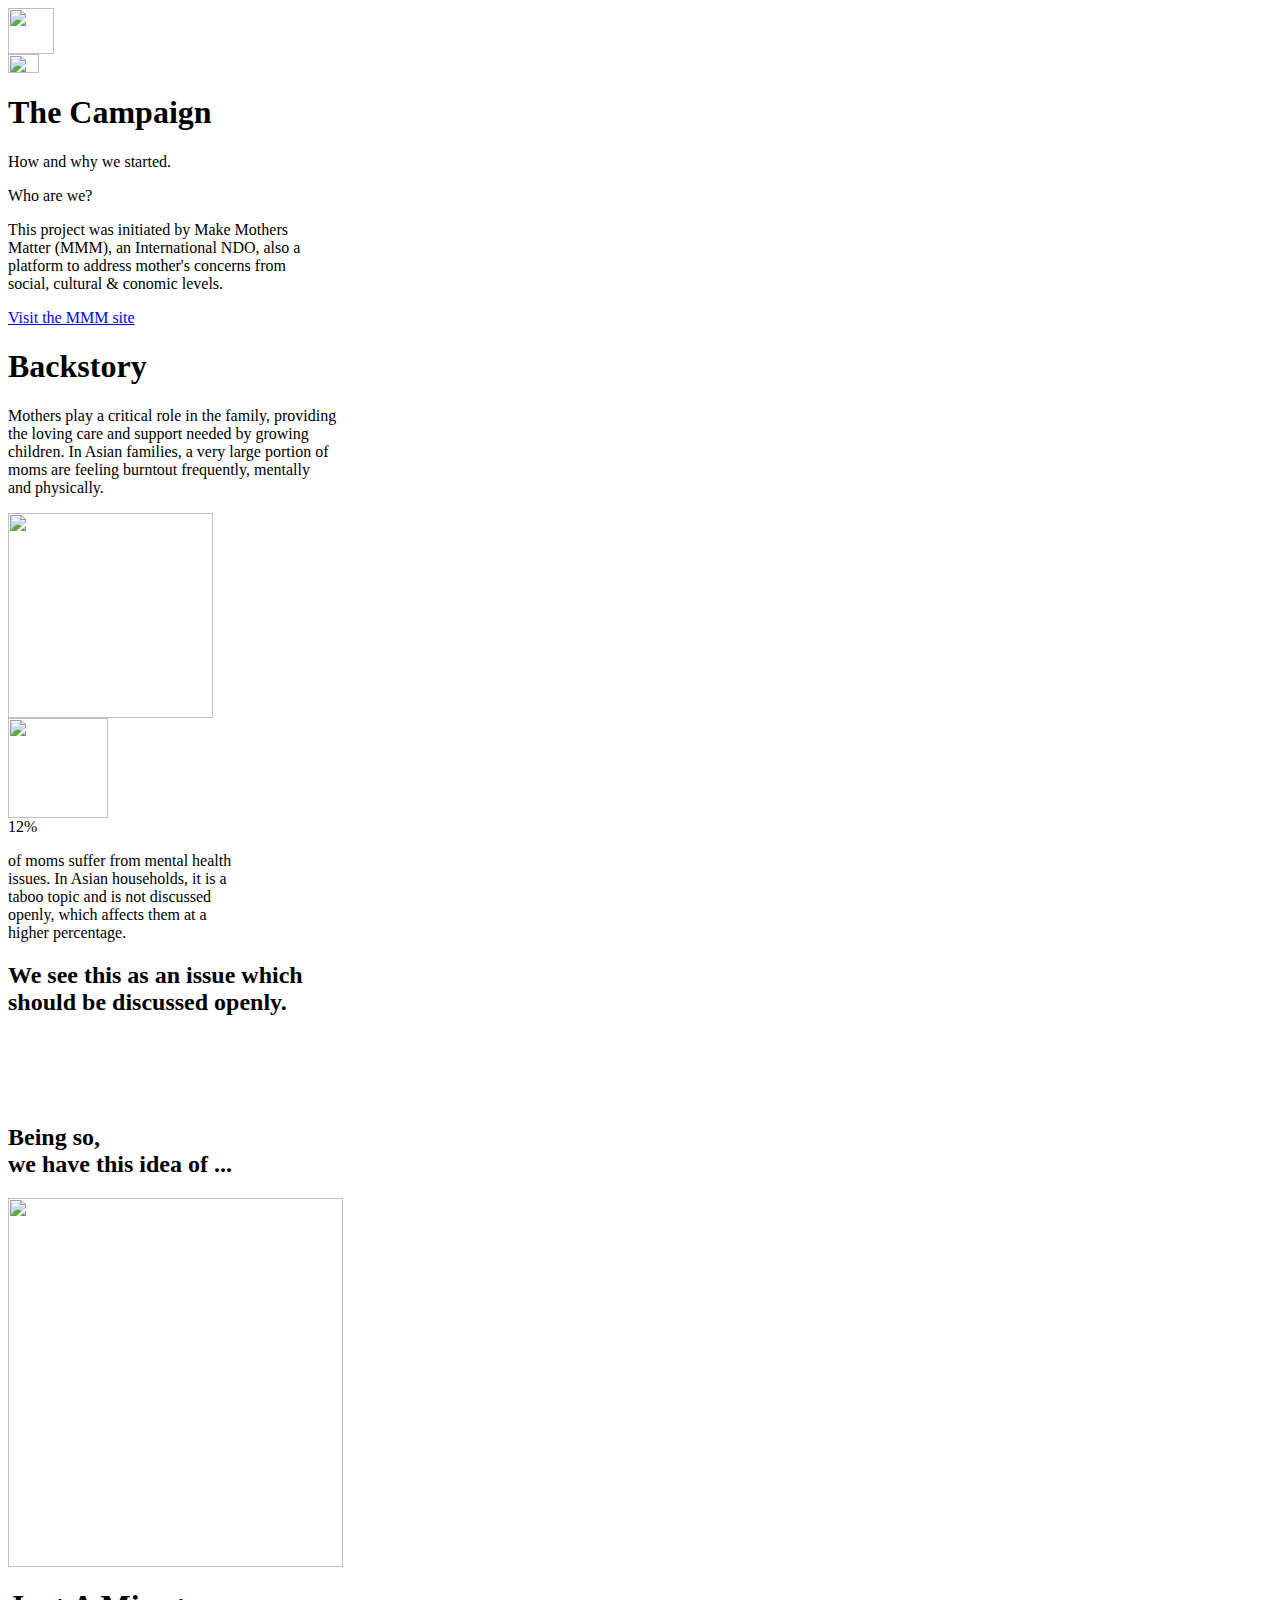
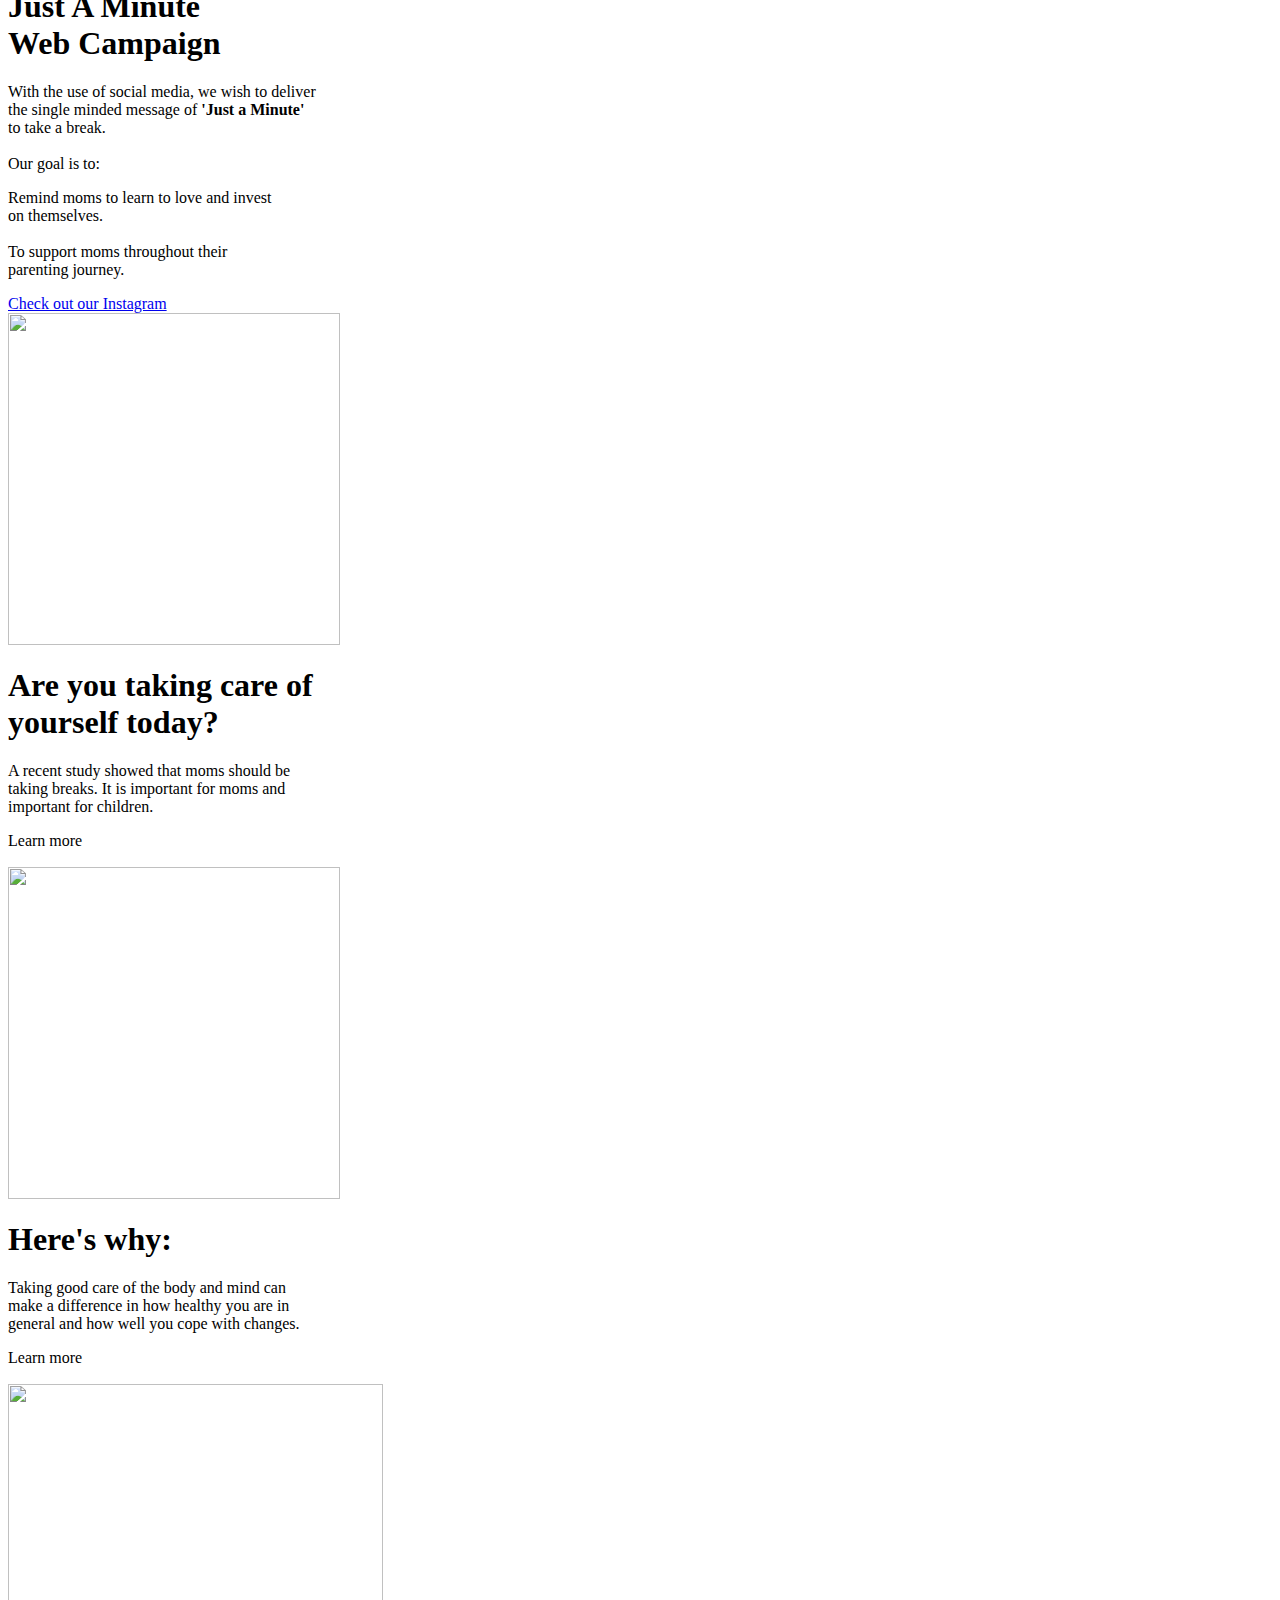
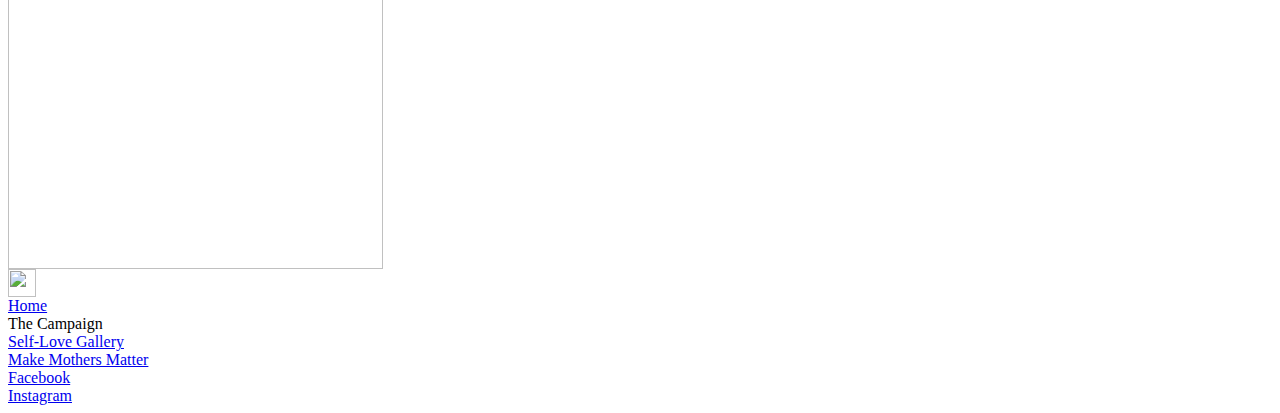
==== campaign.html @ 2f943709 "Add files via upload" ====
<html>
    <head>
        <meta charset='utf-8'>
        <meta http-equiv='X-UA-Compatible' content='IE=edge'>
        <title> Just A Minute </title>
        <meta name='viewport' content='width=device-width, initial-scale=1'>


    <script src="https://ajax.googleapis.com/ajax/libs/jquery/3.4.1/jquery.min.js"></script>
    <script src="https://cdnjs.cloudflare.com/ajax/libs/popper.js/1.16.0/umd/popper.min.js"></script>

    <!--fonts-->

    <link rel="preconnect" href="https://fonts.googleapis.com">
    <link rel="preconnect" href="https://fonts.gstatic.com" crossorigin>
    <link href="https://fonts.googleapis.com/css2?family=Poppins:wght@400;500&display=swap" rel="stylesheet">   

    <link rel='stylesheet' type='text/css' media='screen' href='css/campaign.css'>
    <script src="js/campaign.js"></script>

</head>
<body> 

    <div id="logo">
        <img width="46px" height="46px" src="image/logo.png">
    </div>
        
    <div id="hamburger-menu">
        <img width="31px" height="19px" src="image/menu.svg">
          
    </div>

    <h1 class="campaign-header">The Campaign</h1>
    <p class="campaign-p">How and why we started.</p>

    <!--who are we-->

    <div id="who">
        Who are we?
    </div>

    <p class="who-text">This project was initiated by Make Mothers<br>
    Matter (MMM), an International NDO, also a <br>
    platform to address mother's concerns from <br>
    social, cultural & conomic levels.</p>

    <a href="https://makemothersmatter.org/" target="_blank">
        <div class="mmm-button">Visit the MMM site</div>
    </a>
<!--backstory-->
    <div id="purplebg"></div>

    <h1 class="backstory-header">Backstory</h1>

    <p class="backstory-text1">Mothers play a critical role in the family, providing<br>
    the loving care and support needed by growing<br>
    children. In Asian families, a very large portion of<br>
    moms are feeling burntout frequently, mentally<br>
    and physically.</p>

    <div id="tiredmom">
        <img width="205px" height="205px" src="image/tiredmom.png">
    </div>

    <div id="exhausted">
        <img width="100px" height="100px" src="image/exhausted.png">
    </div>

    <div id="header12">12%</div>
    <p class="backstory-text2"> of moms suffer from mental health<br>
    issues. In Asian households, it is a<br>
    taboo topic and is not discussed<br>
    openly, which affects them at a<br>
    higher percentage.</p>

    <h2 id="header2">We see this as an issue which<br>should be discussed openly.
    
    <br>
    <br>
    <br>
    <br>
    <br>
    Being so, <br>
    we have this idea of ...
    </h2>

    <!--web campaign-->
    <div id="tripod">
        <img width="335px" height="369px" src="image/tripod.png">
    </div>

    <h1 class="justaminute">Just A Minute<br>Web Campaign</h1>

    <p class="jam-text1">With the use of social media, we wish to deliver<br> the single minded message of <b>'Just a Minute'</b><br> to take a break.
    
    <br>
    <br>
    Our goal is to: 
    </p>

    <div id="purplecircle1"></div>
    <div id="purplecircle2"></div>

    <p class="jam-text2">
        Remind moms to learn to love and invest<br> on themselves. <br>
        <br>
        To support moms throughout their <br> parenting journey.
    </p>
    
    <a href="https://www.instagram.com/justaminute_campaign/" target="_blank">
        <div class="ig">Check out our Instagram</div>
    </a>
     <!--read-->

     <div id="box1">
        <img width="332px" height="332px" src="image/img1.png">
    </div>

    <h1 id="header1">Are you taking care of<br> yourself today?</h1>

    <p class="text1">
        A recent study showed that moms should be <br>
        taking breaks. It is important for moms and <br>
        important for children.
    </p>
    

    <div>
        <div class="readmore1">
            Learn more
        </div>

        <div class="redarrow1">
            <img width="25px" height="17px" src="image/red-arrow.svg">
        </div>

    </div>

    

    <div id="box2">
        <img width="332px" height="332px" src="image/img2.png">
    </div>

    <h1 id="header2a">Here's why:</h1>

    <p class="text2">
        Taking good care of the body and mind can <br>
        make a difference in how healthy you are in <br>
        general and how well you cope with changes.

    </p>

    <div>
        <div class="readmore2">
            Learn more
        </div>

        <div class="redarrow2">
            <img width="25px" height="17px" src="image/red-arrow.svg">
        </div>

    </div>


    <!--menu-->
    <div id="cover">
        <img width="375px" height="485px" src="image/campaign-mom.png">
    </div>

    <div id="menu">
        <div id="exit">
            <img width="28px" height="28px" src="image/exit.svg">
        </div>

        <div id="menupage">

            <a href="index.html">
                <div class="whitecircle"></div>
                <div class="home">Home</div>
                <div class="whitecircle2"></div>
            </a>
                


                <div class="campaign">The Campaign</div>

            <a href="gallery.html">
                <div class="gallery">Self-Love Gallery</div>
            </a>
        </div>

        <div id="line"></div>

        <div id="others">
            <a href="https://makemothersmatter.org/" target="_blank">Make Mothers Matter <br> </a>
            <a href="https://www.facebook.com/Just-A-Minute-101414099120595" target="_blank">Facebook<br></a>
            <a href="https://www.instagram.com/justaminute_campaign/" target="_blank">Instagram</a>
        </div>
        
    </div>
    
</body>
</html>
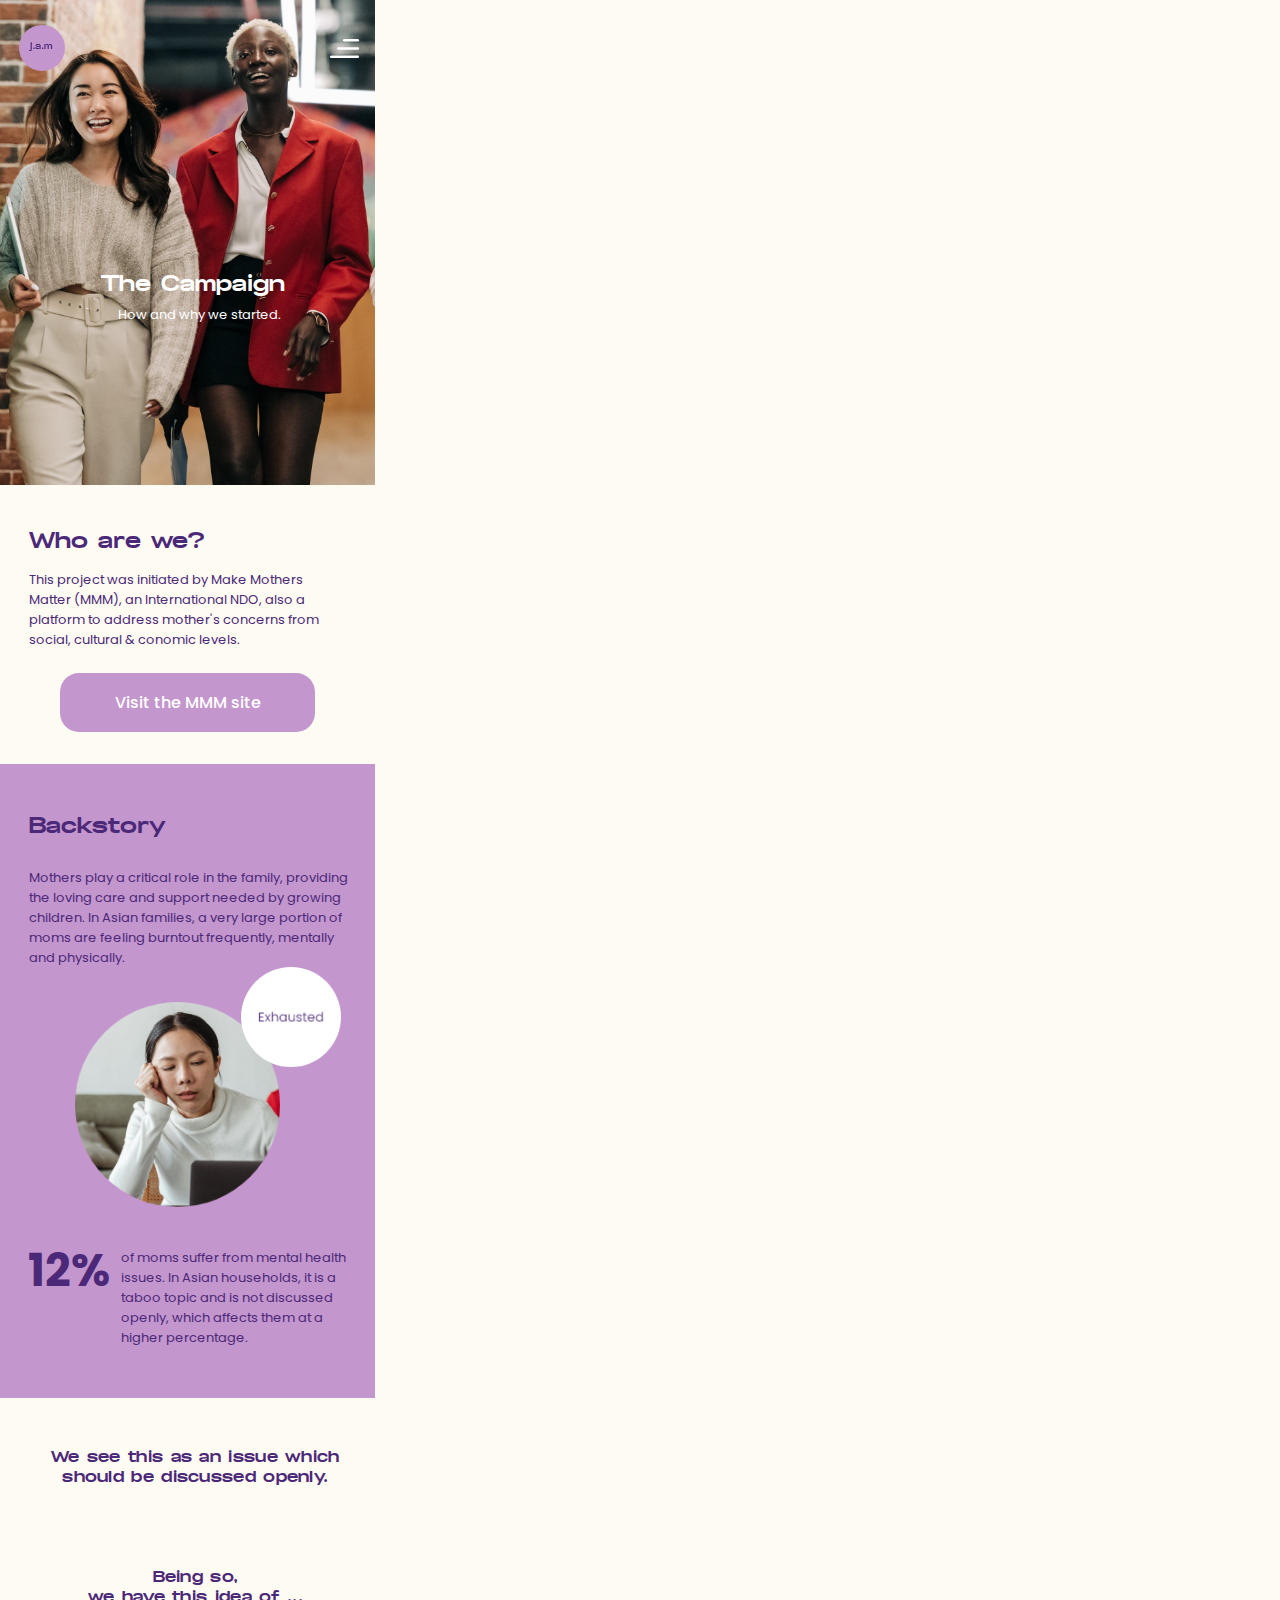
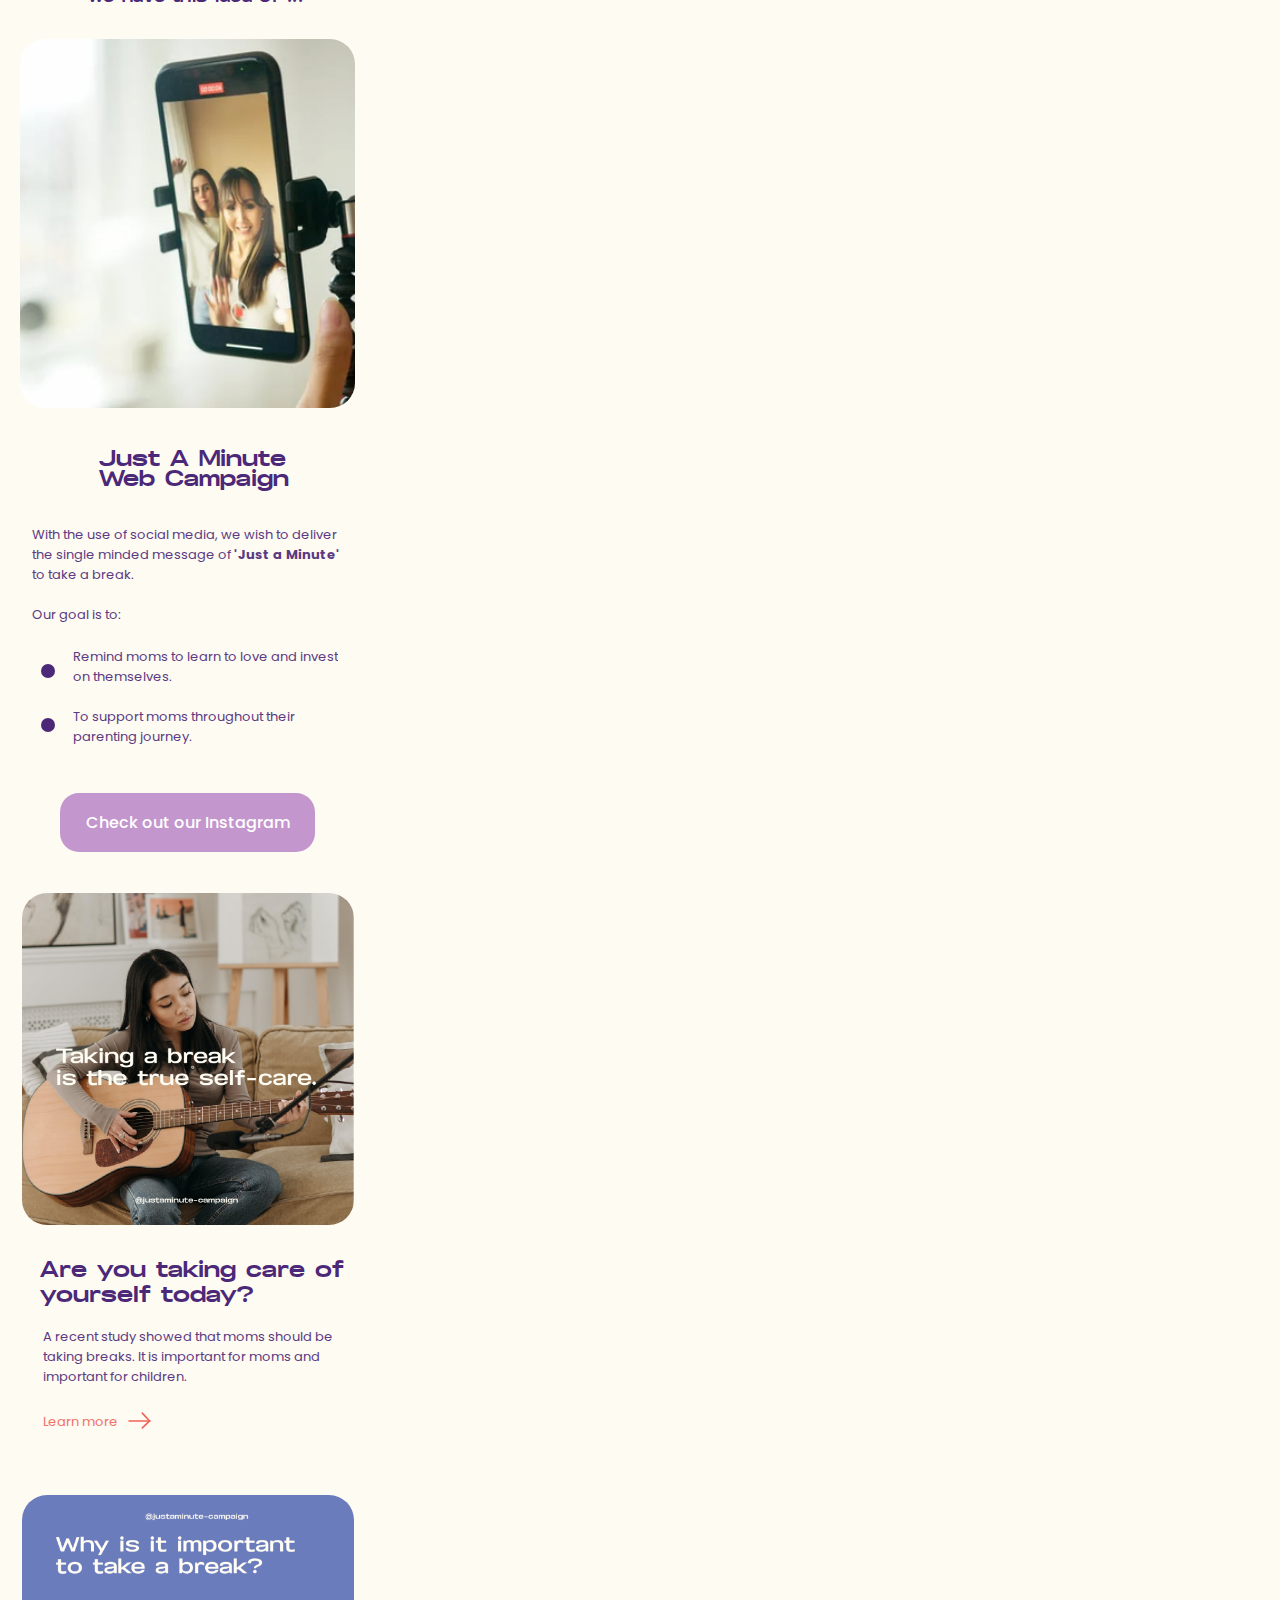
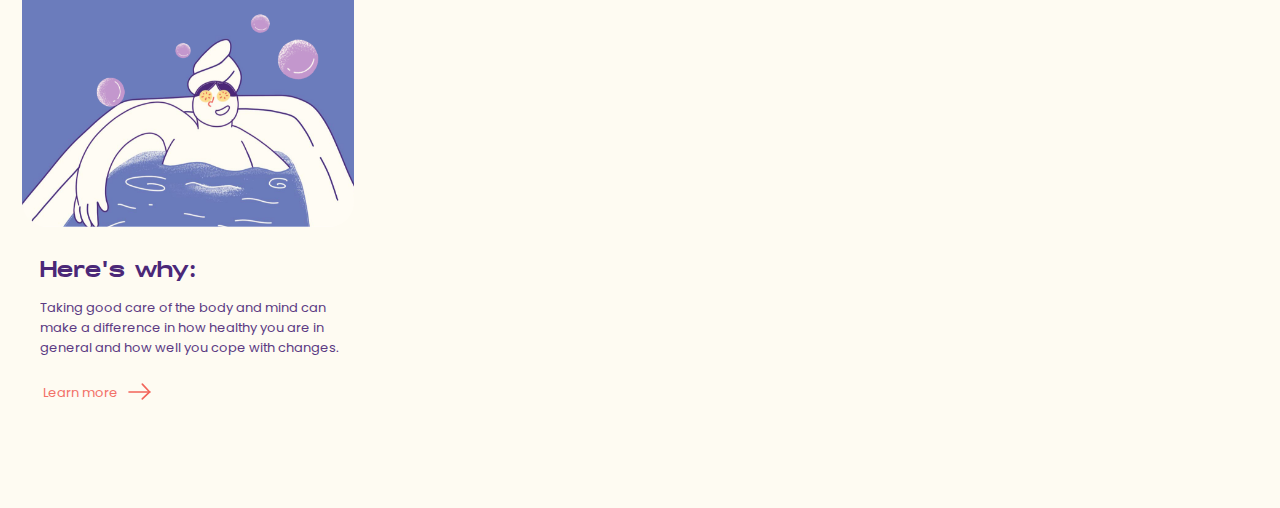
==== commit 7dc12773: "Add files via upload" ====
--- a/campaign.html
+++ b/campaign.html
@@ -126,14 +126,17 @@
     
 
     <div>
+    <a href="https://www.babygaga.com/study-stresses-importance-moms-taking-breaks/" target="_blank"></a>
         <div class="readmore1">
             Learn more
         </div>
-
+    </a>
+
+    <a href="https://www.babygaga.com/study-stresses-importance-moms-taking-breaks/" target="_blank">
         <div class="redarrow1">
             <img width="25px" height="17px" src="image/red-arrow.svg">
         </div>
-
+    </a>
     </div>
 
     
@@ -152,14 +155,17 @@
     </p>
 
     <div>
-        <div class="readmore2">
-            Learn more
-        </div>
-
+        <a href="https://www.instagram.com/p/CYUKW3PPpN5/" target="_blank">
+            <div class="readmore2">
+                Learn more
+            </div>
+        </a>
+        
+        <a href="https://www.instagram.com/p/CYUKW3PPpN5/" target="_blank">
         <div class="redarrow2">
             <img width="25px" height="17px" src="image/red-arrow.svg">
         </div>
-
+    </a>
     </div>
 
 
--- a/css/campaign.css
+++ b/css/campaign.css
@@ -0,0 +1,703 @@
+body{
+    background-color:#FEFBF2;
+    width: 375px;
+    height: 667px;
+    margin-left: auto;
+    margin-right: auto;
+    background-repeat: no-repeat;
+    background-size: 375px 667px;
+}
+
+@font-face {
+    font-family: 'specify';
+    src: url("../fonts/specifypersonal-expbold-webfont.woff") format('woff');
+    src: url("../fonts/specifypersonal-expbold-webfont.woff2") format('woff2');
+}
+
+
+#hamburger-menu {
+    align-items: flex-end;
+    cursor: pointer;
+    display: flex;
+    flex-direction: column;
+    justify-content: center;
+    min-height: 20px;
+    width: 32px;
+
+    position: absolute;
+    top: 38px;
+    left: 328px;
+    z-index: 1;
+}
+
+#logo {
+
+    left: 19px;
+    position: absolute;
+    top: 25px;
+    z-index: 1;
+}
+
+#menu {
+    position: absolute;
+    background-color:#6b7abd;
+    width: 375px;
+    height: 677px;
+    margin-top: -10px;
+}
+
+#cover {
+    background-color: transparent;
+    left: 0px;
+    object-fit: cover;
+    position: absolute;
+    top: 0px;
+    z-index: -1;
+}
+
+.campaign-header{
+    background-color: transparent;
+    font-family: 'specify';
+    color: #ffffff;
+    letter-spacing: 0;
+    line-height: 25px;
+    min-height: 37px;
+    min-width: 236px;
+    white-space: nowrap;
+    font-style: normal;
+    font-size: 20px;
+
+    top: 258px;
+    left: 101px;
+    letter-spacing: 0.00px;
+    line-height: 25px;
+    position: absolute;
+    text-align: left;
+    white-space: nowrap;
+    width: auto;
+    height: auto;
+
+}
+
+.campaign-p{
+
+    color: white;
+    font-family: 'Poppins', sans-serif;
+
+    letter-spacing: 0;
+    line-height: 20px;
+    min-height: 125px;
+    min-width: 263px;
+    white-space: nowrap;
+    font-weight: 400;
+    font-size: 13px;
+    font-style: normal;
+
+    background-color: transparent;
+    height: auto;
+    left: 118px;
+    position: absolute;
+    text-align: left;
+    top: 292px;
+    width: auto;
+
+
+
+}
+
+#who{
+    background-color: transparent;
+    font-family: 'specify';
+    color:  #4B2878;
+    letter-spacing: 0;
+    line-height: 25px;
+    min-height: 37px;
+    min-width: 236px;
+    white-space: nowrap;
+    font-style: normal;
+    font-size: 20px;
+
+    top: 528px;
+    left: 29px;
+    letter-spacing: 0.00px;
+    line-height: 25px;
+    position: absolute;
+    text-align: left;
+    white-space: nowrap;
+    width: auto;
+    height: auto;
+
+}
+
+.who-text{
+    color: #4B2878;
+    font-family: 'Poppins', sans-serif;
+
+    letter-spacing: 0;
+    line-height: 20px;
+    min-height: 125px;
+    min-width: 263px;
+    white-space: nowrap;
+    font-weight: 400;
+    font-size: 13px;
+    font-style: normal;
+
+    background-color: transparent;
+    height: auto;
+    left: 29px;
+    position: absolute;
+    text-align: left;
+    top: 557px;
+    width: auto;
+
+}
+
+.mmm-button {
+    background-color: #C396CD;
+    border-radius: 19px;
+    cursor: pointer;
+    left: 60px;
+    position: absolute;
+    top: 673px;
+    width: 255px;
+
+    color: #ffffff;
+    font-family: 'Poppins', sans-serif;
+    font-size: 16px;
+    font-style: normal;
+    font-weight: 500;
+
+    letter-spacing: 0.00px;
+
+    padding-top: 17px;
+    padding-bottom: 17px;
+
+    text-align: center;
+    white-space: nowrap;
+}
+
+#purplebg {
+    background-color: #C396CD;
+    height: 634px;
+    left: 0px;
+    position: absolute;
+    top: 764px;
+    width: 375px;
+    z-index: -1;
+}
+
+.backstory-header{
+    background-color: transparent;
+    font-family: 'specify';
+    color:  #4B2878;
+    letter-spacing: 0;
+    line-height: 25px;
+    min-height: 37px;
+    min-width: 236px;
+    white-space: nowrap;
+    font-style: normal;
+    font-size: 20px;
+
+    top: 800px;
+    left: 29px;
+    letter-spacing: 0.00px;
+    line-height: 25px;
+    position: absolute;
+    text-align: left;
+    white-space: nowrap;
+    width: auto;
+    height: auto;
+
+}
+
+.backstory-text1{
+    color: #4B2878;
+    font-family: 'Poppins', sans-serif;
+
+    letter-spacing: 0;
+    line-height: 20px;
+    min-height: 125px;
+    min-width: 263px;
+    white-space: nowrap;
+    font-weight: 400;
+    font-size: 13px;
+    font-style: normal;
+
+    background-color: transparent;
+    height: auto;
+    left: 29px;
+    position: absolute;
+    text-align: left;
+    top: 855px;
+    width: auto;
+
+}
+
+#tiredmom{
+    background-color: transparent;
+    left: 75px;
+    object-fit: cover;
+    position: absolute;
+    top: 1002px;
+}
+
+#exhausted{
+    background-color: transparent;
+    left: 241px;
+    object-fit: cover;
+    position: absolute;
+    top: 967px;
+}
+
+#header12{
+    background-color: transparent;
+    color: #4B2878;
+    font-family: 'Poppins', sans-serif;
+    font-size: 45px;
+    font-style: normal;
+    font-weight: 700;
+    height: auto;
+    left: 28px;
+    letter-spacing: 0.00px;
+    line-height: 45px;
+    position: absolute;
+    text-align: center;
+    top: 1248px;
+    white-space: nowrap;
+    width: auto;
+}
+
+.backstory-text2{
+    color: #4B2878;
+    font-family: 'Poppins', sans-serif;
+
+    letter-spacing: 0;
+    line-height: 20px;
+    min-height: 125px;
+    min-width: 263px;
+    white-space: nowrap;
+    font-weight: 400;
+    font-size: 13px;
+    font-style: normal;
+
+    background-color: transparent;
+    height: auto;
+    left: 121px;
+    position: absolute;
+    text-align: left;
+    top: 1235px;
+    width: auto;
+
+}
+
+#header2 {
+    background-color: transparent;
+    color: #4B2878;
+    font-family: 'specify';
+    font-size: 14px;
+    font-style: normal;
+    font-weight: 700;
+    height: auto;
+    left: 51px;
+    letter-spacing: 0.30px;
+    line-height: 20px;
+    position: absolute;
+    text-align: center;
+    top: 1435px;
+    white-space: nowrap;
+    width: auto;
+}
+
+#tripod {
+    background-color: transparent;
+    left: 20px;
+    object-fit: cover;
+    position: absolute;
+    top: 1639px;
+}
+
+.justaminute{
+    background-color: transparent;
+    color: #4B2878;
+    font-family: 'specify';
+    font-size: 20px;
+    font-style: normal;
+    font-weight: 700;
+    height: auto;
+    left: 99px;
+    letter-spacing: 0.00px;
+    line-height: 20px;
+    position: absolute;
+    text-align: left;
+    top: 2036px;
+    white-space: nowrap;
+    width: auto;
+}
+
+#purplecircle1{
+    background-color: #4B2878;
+    border-radius: 7px;
+    height: 14px;
+    left: 41px;
+    position: absolute;
+    top: 2264px;
+    width: 14px;
+}
+
+#purplecircle2{
+    background-color: #4B2878;
+    border-radius: 7px;
+    height: 14px;
+    left: 41px;
+    position: absolute;
+    top: 2318px;
+    width: 14px;
+}
+
+.jam-text1{
+    color: #4B2878;
+    font-family: 'Poppins', sans-serif;
+    background-color: transparent;
+    height: auto;
+    left: 32px;
+    letter-spacing: 0.00px;
+    line-height: 20px;
+    opacity: 0.91;
+    position: absolute;
+    text-align: left;
+    top: 2112px;
+    white-space: nowrap;
+    width: auto;
+    font-weight: 400;
+    font-size: 13px;
+    font-style: normal;
+
+}
+
+.jam-text2{
+    color: #4B2878;
+    font-family: 'Poppins', sans-serif;
+    background-color: transparent;
+    height: auto;
+    left: 73px;
+    letter-spacing: 0.00px;
+    line-height: 20px;
+    opacity: 0.91;
+    position: absolute;
+    text-align: left;
+    top: 2234px;
+    white-space: nowrap;
+    width: auto;
+    font-weight: 400;
+    font-size: 13px;
+    font-style: normal;
+
+}
+
+.ig {
+    background-color: #C396CD;
+    border-radius: 19px;
+    cursor: pointer;
+    left: 60px;
+    position: absolute;
+    top: 2393px;
+    width: 255px;
+
+    color: #ffffff;
+    font-family: 'Poppins', sans-serif;
+    font-size: 16px;
+    font-style: normal;
+    font-weight: 500;
+
+    letter-spacing: 0.00px;
+
+    padding-top: 17px;
+    padding-bottom: 17px;
+
+    text-align: center;
+    white-space: nowrap;
+}
+
+
+#box1 {
+    background-color: transparent;
+    left: 22px;
+    object-fit: cover;
+    position: absolute;
+    top: 2493px;
+}
+
+#header1{
+    background-color: transparent;
+    font-family: 'specify';
+    color: #4B2878;
+    letter-spacing: 0;
+    line-height: 25px;
+    min-height: 37px;
+    min-width: 236px;
+    white-space: nowrap;
+    font-style: normal;
+    font-size: 20px;
+
+    top: 2844px;
+    left: 40px;
+    letter-spacing: 0.00px;
+    line-height: 25px;
+    position: absolute;
+    text-align: left;
+    white-space: nowrap;
+    width: auto;
+    height: auto;
+
+
+}
+
+.text1{
+    color: #4B2878;
+    font-family: 'Poppins', sans-serif;
+
+    letter-spacing: 0;
+    line-height: 20px;
+    min-height: 125px;
+    min-width: 263px;
+    white-space: nowrap;
+    font-weight: 400;
+    font-size: 13px;
+    font-style: normal;
+
+    background-color: transparent;
+    height: auto;
+    left: 43px;
+    position: absolute;
+    text-align: left;
+    top: 2914px;
+    width: auto;
+    opacity: 0.91;
+
+}
+
+.readmore1{
+    color: #f2645a; 
+    font-family: 'Poppins', sans-serif;
+
+    letter-spacing: 0;
+    line-height: 20px;
+    min-height: 125px;
+    min-width: 263px;
+    white-space: nowrap;
+    font-weight: 400;
+    font-size: 13px;
+    font-style: normal;
+
+    background-color: transparent;
+    height: auto;
+    left: 43px;
+    position: absolute;
+    text-align: left;
+    top: 3012px;
+    width: auto;
+    opacity: 0.91;
+
+}
+
+.redarrow1{
+    background-color: transparent;
+    left: 127px;
+    position: absolute;
+    top: 3012px;
+    animation-name: arrowloop1;
+    animation-duration: 1.5s;
+    animation-iteration-count: infinite;
+}
+
+@keyframes arrowloop1 {
+    0% {left: 127px;}
+    50%{left: 137px;}
+    100%{left: 127px;}
+}
+
+#box2 {
+    background-color: transparent;
+    border-radius: 25px;
+    left: 22px;
+    object-fit: cover;
+    position: absolute;
+    top: 3095px;
+
+}
+
+#header2a{
+    background-color: transparent;
+    font-family: 'specify';
+    color: #4B2878;
+    letter-spacing: 0;
+    line-height: 25px;
+    min-height: 37px;
+    min-width: 236px;
+    white-space: nowrap;
+    font-style: normal;
+    font-size: 20px;
+
+    top: 3444px;
+    left: 40px;
+    letter-spacing: 0.00px;
+    line-height: 25px;
+    position: absolute;
+    text-align: left;
+    white-space: nowrap;
+    width: auto;
+    height: auto;
+
+
+}
+
+.text2{
+    color: #4B2878;
+    font-family: 'Poppins', sans-serif;
+
+    letter-spacing: 0;
+    line-height: 20px;
+    min-height: 125px;
+    min-width: 263px;
+    white-space: nowrap;
+    font-weight: 400;
+    font-size: 13px;
+    font-style: normal;
+
+    background-color: transparent;
+    height: auto;
+    left: 40px;
+    position: absolute;
+    text-align: left;
+    top: 3485px;
+    width: auto;
+    opacity: 0.91;
+
+}
+
+.readmore2{
+    color: #f2645a; 
+    font-family: 'Poppins', sans-serif;
+
+    letter-spacing: 0;
+    line-height: 20px;
+    min-height: 125px;
+    min-width: 263px;
+    white-space: nowrap;
+    font-weight: 400;
+    font-size: 13px;
+    font-style: normal;
+
+    background-color: transparent;
+    height: auto;
+    left: 43px;
+    position: absolute;
+    text-align: left;
+    top: 3583px;
+    width: auto;
+    opacity: 0.91;
+
+}
+
+.redarrow2{
+    background-color: transparent;
+    left: 127px;
+    position: absolute;
+    top: 3583px;
+    animation-name: arrowloop2;
+    animation-duration: 1.5s;
+    animation-iteration-count: infinite;
+}
+
+@keyframes arrowloop2 {
+    0% {left: 127px;}
+    50%{left: 137px;}
+    100%{left: 127px;}
+}
+
+#exit {
+    background-color: transparent;
+    height: 31px;
+    left: 319px;
+    object-fit: cover;
+    position: absolute;
+    top: 29px;
+    width: 31px;
+}
+
+
+
+#menupage{
+    background-color: transparent;
+    height: auto;
+    left: 47px;
+
+    position: absolute;
+    text-align: center;
+    top: 160px;
+    width: auto;
+     
+
+    font-family: 'specify';
+    color: #ffffff;
+    letter-spacing: 0;
+    line-height: 60px;
+    white-space: nowrap;
+    font-style: normal;
+    font-size: 25px;
+    
+}
+
+a {
+    text-decoration: none;
+    color: #ffffff;
+}
+
+
+
+.whitecircle{
+    width: 10px;
+    height: 10px;
+    border-radius: 50%;
+    background-color: white;
+    position: absolute;
+    left: 10px;
+    top: 85px;
+}
+
+.whitecircle2{
+    width: 10px;
+    height: 10px;
+    border-radius: 50%;
+    background-color: white;
+    position: absolute;
+    left: 270px;
+    top: 85px;
+}
+
+#line{
+    height: 1px;
+    left: 46px;
+    object-fit: cover;
+    position: absolute;
+    background-color: white;
+    top: 445px;
+    width: 284px;
+}
+
+#others{
+    background-color: transparent;
+    color: var(--white);
+    font-family: 'Poppins', sans-serif;
+    font-style: normal;
+    font-weight: 500;
+    height: auto;
+    left: 103px;
+    letter-spacing: 0.00px;
+    line-height: 30px;
+    position: absolute;
+    text-align: center;
+    top: 469px;
+    white-space: nowrap;
+    width: auto;
+}
